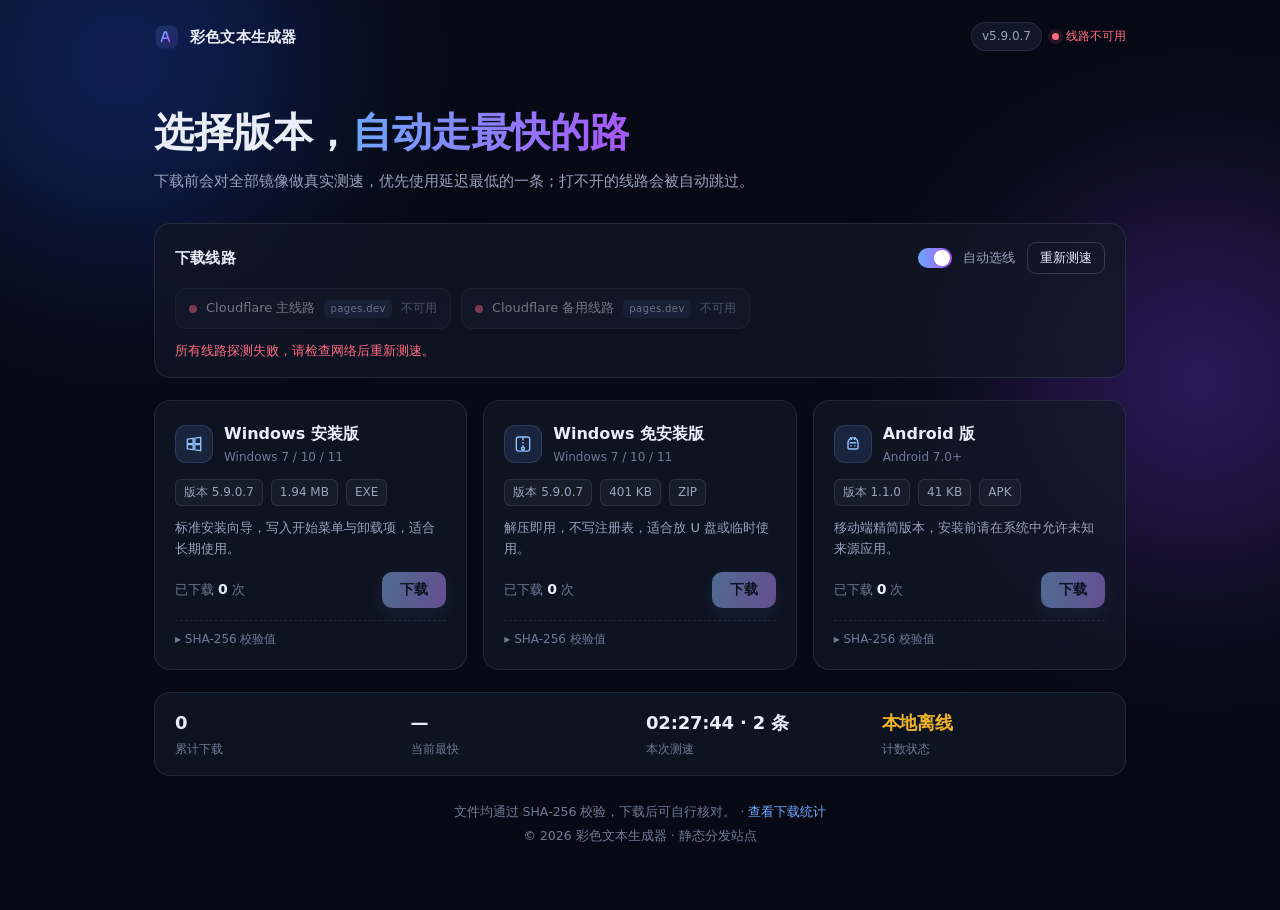
==== download-site/public/index.html @ 407ccd09 "feat(download-site): 双线路下载站、自动测速选路与 KV 下载统计 - Cloudflare Pages 主备双镜像 + wrangler 一键部署脚本 - 下载前多镜像测速，自动" ====
<!DOCTYPE html>
<html lang="zh-CN">
<head>
<meta charset="utf-8" />
<meta name="viewport" content="width=device-width, initial-scale=1" />
<title>下载 · 彩色文本生成器</title>
<meta name="description" content="彩色文本生成器官方下载，自动测速选择最快线路。" />
<link rel="stylesheet" href="assets/style.css" />
</head>
<body>
<div class="bg" aria-hidden="true"><span class="glow g1"></span><span class="glow g2"></span></div>

<header class="top">
  <a class="brand" href="./">
    <span class="mark" aria-hidden="true">
      <svg viewBox="0 0 32 32" width="26" height="26"><defs><linearGradient id="g" x1="0" y1="0" x2="1" y2="1"><stop offset="0" stop-color="#6ea8ff"/><stop offset="1" stop-color="#a855f7"/></linearGradient></defs><rect x="2" y="2" width="28" height="28" rx="9" fill="url(#g)" opacity=".16"/><path d="M9 21.5 13 10h2l4 11.5M10.6 17.4h6.8" stroke="url(#g)" stroke-width="2" stroke-linecap="round" fill="none"/></svg>
    </span>
    <span class="brand-text">彩色文本生成器</span>
  </a>
  <div class="top-right">
    <span class="pill" id="verPill">v—</span>
    <span class="net" id="netState"><i></i><em>测速中</em></span>
  </div>
</header>

<main class="wrap">
  <section class="hero">
    <h1>选择版本，<span class="grad">自动走最快的路</span></h1>
    <p class="sub">下载前会对全部镜像做真实测速，优先使用延迟最低的一条；打不开的线路会被自动跳过。</p>
  </section>

  <section class="mirror card" aria-label="线路状态">
    <div class="mirror-head">
      <h2>下载线路</h2>
      <div class="mirror-actions">
        <label class="switch" title="自动选择最快线路">
          <input type="checkbox" id="autoPick" checked />
          <span>自动选线</span>
        </label>
        <button class="ghost" id="reprobe" type="button">重新测速</button>
      </div>
    </div>
    <div class="chips" id="chips"></div>
    <p class="hint" id="mirrorHint">正在检测…</p>
  </section>

  <section class="grid" id="cards" aria-live="polite"></section>

  <section class="stats card">
    <div><b id="statTotal">—</b><span>累计下载</span></div>
    <div><b id="statFast">—</b><span>当前最快</span></div>
    <div><b id="statProbe">—</b><span>本次测速</span></div>
    <div><b id="statMode">—</b><span>计数状态</span></div>
  </section>

  <footer class="foot">
    <p>文件均通过 SHA-256 校验，下载后可自行核对。 · <a class="link" href="stats.html">查看下载统计</a></p>
    <p class="dim">© 2026 彩色文本生成器 · 静态分发站点</p>
  </footer>
</main>

<script src="assets/app.js"></script>
</body>
</html>
---- download-site/public/assets/style.css ----
:root{
  --bg:#070a14;
  --panel:rgba(19,24,40,.72);
  --panel-2:rgba(27,33,54,.6);
  --line:rgba(255,255,255,.09);
  --line-2:rgba(255,255,255,.16);
  --fg:#e9edf7;
  --dim:#98a2bd;
  --dim-2:#6f7a96;
  --accent:#6ea8ff;
  --accent-2:#a855f7;
  --ok:#3ddc97;
  --warn:#f0b429;
  --bad:#ff6b81;
  --radius:16px;
}
*{box-sizing:border-box}
html,body{margin:0}
body{
  background:var(--bg);
  color:var(--fg);
  font:15px/1.6 "Segoe UI","Microsoft YaHei UI","Microsoft YaHei",system-ui,-apple-system,sans-serif;
  -webkit-font-smoothing:antialiased;
  min-height:100vh;
  overflow-x:hidden;
}
.bg{position:fixed;inset:0;z-index:-1;pointer-events:none}
.glow{position:absolute;border-radius:50%;filter:blur(90px);opacity:.5}
.g1{width:560px;height:560px;left:-160px;top:-220px;background:radial-gradient(circle,#1d4ed8,transparent 70%)}
.g2{width:520px;height:520px;right:-180px;top:120px;background:radial-gradient(circle,#7c3aed,transparent 70%)}

.top{
  display:flex;align-items:center;justify-content:space-between;
  gap:16px;max-width:1020px;margin:0 auto;padding:22px 24px;
}
.brand{display:flex;align-items:center;gap:10px;color:var(--fg);text-decoration:none}
.mark{display:grid;place-items:center}
.brand-text{font-weight:650;letter-spacing:.2px}
.top-right{display:flex;align-items:center;gap:10px}
.pill{
  font-size:12px;color:var(--dim);border:1px solid var(--line);
  background:var(--panel-2);padding:4px 10px;border-radius:999px;
}
.net{display:inline-flex;align-items:center;gap:7px;font-size:12px;color:var(--dim)}
.net i{width:7px;height:7px;border-radius:50%;background:var(--warn);box-shadow:0 0 0 4px rgba(240,180,41,.12)}
.net.ok i{background:var(--ok);box-shadow:0 0 0 4px rgba(61,220,151,.12)}
.net.ok em{color:var(--ok);font-style:normal}
.net.bad i{background:var(--bad);box-shadow:0 0 0 4px rgba(255,107,129,.12)}
.net.bad em{color:var(--bad);font-style:normal}

.wrap{max-width:1020px;margin:0 auto;padding:8px 24px 60px}
.hero{padding:26px 0 30px}
.hero h1{margin:0 0 12px;font-size:clamp(26px,4.2vw,40px);line-height:1.25;font-weight:700;letter-spacing:-.4px}
.grad{background:linear-gradient(100deg,var(--accent),var(--accent-2));-webkit-background-clip:text;background-clip:text;color:transparent}
.sub{margin:0;color:var(--dim);max-width:620px}

.card{
  background:var(--panel);
  border:1px solid var(--line);
  border-radius:var(--radius);
  backdrop-filter:blur(14px);
}

.mirror{padding:18px 20px 16px;margin-bottom:22px}
.mirror-head{display:flex;align-items:center;justify-content:space-between;gap:12px;margin-bottom:14px}
.mirror-head h2{margin:0;font-size:15px;font-weight:650;letter-spacing:.2px}
.mirror-actions{display:flex;align-items:center;gap:12px}
.switch{display:inline-flex;align-items:center;gap:8px;font-size:13px;color:var(--dim);cursor:pointer;user-select:none}
.switch input{appearance:none;width:34px;height:20px;border-radius:999px;background:#2a3350;position:relative;outline:none;transition:.2s;cursor:pointer}
.switch input:checked{background:linear-gradient(90deg,var(--accent),var(--accent-2))}
.switch input::after{content:"";position:absolute;top:2px;left:2px;width:16px;height:16px;border-radius:50%;background:#fff;transition:.2s}
.switch input:checked::after{transform:translateX(14px)}
.ghost{
  border:1px solid var(--line-2);background:transparent;color:var(--fg);
  padding:6px 12px;border-radius:9px;font-size:13px;cursor:pointer;transition:.15s;
}
.ghost:hover{background:rgba(255,255,255,.06);border-color:rgba(255,255,255,.28)}
.ghost:active{transform:translateY(1px)}
.chips{display:flex;flex-wrap:wrap;gap:10px}
.chip{
  display:flex;align-items:center;gap:9px;
  padding:9px 13px;border-radius:11px;border:1px solid var(--line);
  background:var(--panel-2);cursor:pointer;transition:.18s;min-width:170px;
}
.chip:hover{border-color:var(--line-2)}
.chip .dot{width:8px;height:8px;border-radius:50%;background:var(--dim-2);flex:none}
.chip .name{font-size:13px}
.chip .ms{margin-left:auto;font-size:12px;color:var(--dim);font-variant-numeric:tabular-nums}
.chip.best{border-color:rgba(110,168,255,.55);background:linear-gradient(180deg,rgba(110,168,255,.14),rgba(168,85,247,.08));box-shadow:0 0 0 1px rgba(110,168,255,.12) inset}
.chip.best .dot{background:var(--ok);box-shadow:0 0 8px rgba(61,220,151,.7)}
.chip.dead{opacity:.45;cursor:not-allowed}
.chip.dead .dot{background:var(--bad)}
.chip .tag{
  font-size:10px;letter-spacing:.4px;color:#cfe0ff;background:rgba(110,168,255,.16);
  padding:1px 6px;border-radius:5px;
}
.hint{margin:12px 0 0;font-size:12.5px;color:var(--dim-2)}
.hint.warn{color:var(--warn)}
.hint.err{color:var(--bad)}

.grid{display:grid;grid-template-columns:repeat(auto-fit,minmax(280px,1fr));gap:16px;margin-bottom:22px}
.dl{
  display:flex;flex-direction:column;gap:12px;padding:20px;
  background:var(--panel);border:1px solid var(--line);border-radius:var(--radius);
  position:relative;overflow:hidden;
}
.dl::before{
  content:"";position:absolute;inset:0 0 auto 0;height:1px;
  background:linear-gradient(90deg,transparent,rgba(110,168,255,.5),transparent);
  opacity:0;transition:.3s;
}
.dl:hover::before{opacity:1}
.dl-top{display:flex;align-items:center;gap:11px}
.ico{
  width:38px;height:38px;border-radius:11px;display:grid;place-items:center;flex:none;
  background:rgba(110,168,255,.12);border:1px solid rgba(110,168,255,.18);
}
.dl h3{margin:0;font-size:16px;font-weight:650}
.dl .plat{font-size:12px;color:var(--dim-2);margin-top:1px}
.meta{display:flex;flex-wrap:wrap;gap:8px;font-size:12px;color:var(--dim)}
.meta span{background:rgba(255,255,255,.04);border:1px solid var(--line);padding:3px 8px;border-radius:6px}
.desc{margin:0;font-size:13px;color:var(--dim);min-height:40px}
.dl-bottom{display:flex;align-items:center;justify-content:space-between;gap:12px;margin-top:auto}
.count{font-size:12.5px;color:var(--dim-2)}
.count b{color:var(--fg);font-size:14px;font-variant-numeric:tabular-nums}
.btn{
  border:0;border-radius:10px;padding:9px 18px;font-size:14px;font-weight:600;color:#08111f;
  background:linear-gradient(100deg,#8fc0ff,#b98cff);cursor:pointer;transition:.18s;
  box-shadow:0 6px 18px rgba(110,168,255,.18);
}
.btn:hover{filter:brightness(1.07);transform:translateY(-1px)}
.btn:active{transform:translateY(0)}
.btn[disabled]{opacity:.5;cursor:not-allowed;transform:none}
details{border-top:1px dashed var(--line);padding-top:9px}
summary{cursor:pointer;font-size:12px;color:var(--dim-2);list-style:none}
summary::-webkit-details-marker{display:none}
summary::before{content:"▸ ";color:var(--dim-2)}
details[open] summary::before{content:"▾ "}
.hash{
  margin:8px 0 0;font:11.5px/1.5 "Cascadia Mono",Consolas,monospace;color:var(--dim);
  word-break:break-all;background:rgba(0,0,0,.25);border:1px solid var(--line);
  padding:8px 9px;border-radius:8px;cursor:pointer;
}
.hash:hover{border-color:var(--line-2);color:var(--fg)}

.stats{display:grid;grid-template-columns:repeat(4,1fr);gap:12px;padding:16px 20px;margin-bottom:26px}
.stats div{display:flex;flex-direction:column;gap:2px}
.stats b{font-size:18px;font-variant-numeric:tabular-nums;letter-spacing:-.2px}
.stats span{font-size:12px;color:var(--dim-2)}

.foot{color:var(--dim-2);font-size:12.5px;text-align:center}
.foot p{margin:4px 0}
.dim{color:var(--dim-2)}

@media (max-width:640px){
  .wrap,.top{padding-left:16px;padding-right:16px}
  .stats{grid-template-columns:repeat(2,1fr)}
  .mirror-head{align-items:flex-start;flex-direction:column}
}

/* stats page */
a.ghost{text-decoration:none;display:inline-flex;align-items:center}
.link{color:var(--accent);text-decoration:none}
.link:hover{text-decoration:underline}
.total-card{
  display:flex;flex-direction:column;align-items:flex-start;gap:4px;
  padding:24px 26px;margin-bottom:18px;position:relative;overflow:hidden;
}
.total-card::after{
  content:"";position:absolute;right:-40px;top:-60px;width:220px;height:220px;border-radius:50%;
  background:radial-gradient(circle,rgba(110,168,255,.22),transparent 70%);pointer-events:none;
}
.total-label{font-size:13px;color:var(--dim-2);letter-spacing:.4px}
.total-num{
  font-size:52px;line-height:1.1;font-weight:700;letter-spacing:-1.5px;
  background:linear-gradient(100deg,#8fc0ff,#b98cff);-webkit-background-clip:text;background-clip:text;color:transparent;
  font-variant-numeric:tabular-nums;
}
.total-updated{font-size:12.5px;color:var(--dim-2)}
.stat-list{padding:8px 22px 14px;margin-bottom:26px}
.stat-row{padding:14px 0;border-bottom:1px dashed var(--line)}
.stat-row:last-child{border-bottom:0}
.stat-row-head{display:flex;align-items:baseline;justify-content:space-between;gap:12px;margin-bottom:9px;font-size:13.5px}
.stat-row-head b{font-size:16px;font-variant-numeric:tabular-nums}
.bar{height:7px;border-radius:99px;background:rgba(255,255,255,.06);overflow:hidden}
.bar i{display:block;height:100%;border-radius:99px;background:linear-gradient(90deg,var(--accent),var(--accent-2));transition:width .4s ease}
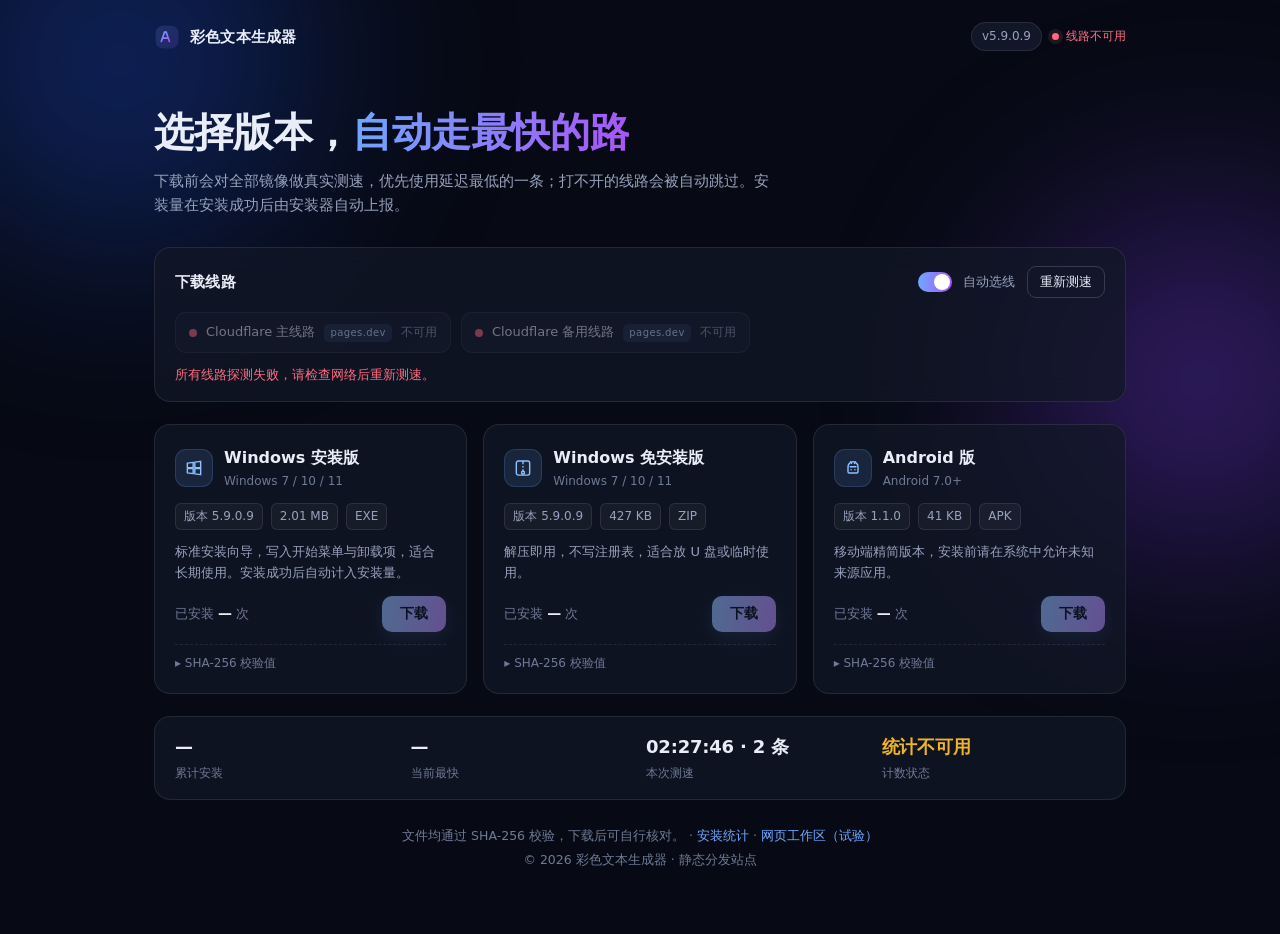
==== commit 58322ef6: "feat(5.9.0.9): 双通道更新、安装量上报与网页工作区 - 检查更新并发探测 Cloudflare 与 GitHub，自动取快；手动检测默认走 Cloudflare，下载失败跨通道兜底 - " ====
--- a/download-site/public/index.html
+++ b/download-site/public/index.html
@@ -26,7 +26,7 @@
 <main class="wrap">
   <section class="hero">
     <h1>选择版本，<span class="grad">自动走最快的路</span></h1>
-    <p class="sub">下载前会对全部镜像做真实测速，优先使用延迟最低的一条；打不开的线路会被自动跳过。</p>
+    <p class="sub">下载前会对全部镜像做真实测速，优先使用延迟最低的一条；打不开的线路会被自动跳过。安装量在安装成功后由安装器自动上报。</p>
   </section>
 
   <section class="mirror card" aria-label="线路状态">
@@ -47,14 +47,14 @@
   <section class="grid" id="cards" aria-live="polite"></section>
 
   <section class="stats card">
-    <div><b id="statTotal">—</b><span>累计下载</span></div>
+    <div><b id="statTotal">—</b><span>累计安装</span></div>
     <div><b id="statFast">—</b><span>当前最快</span></div>
     <div><b id="statProbe">—</b><span>本次测速</span></div>
     <div><b id="statMode">—</b><span>计数状态</span></div>
   </section>
 
   <footer class="foot">
-    <p>文件均通过 SHA-256 校验，下载后可自行核对。 · <a class="link" href="stats.html">查看下载统计</a></p>
+    <p>文件均通过 SHA-256 校验，下载后可自行核对。 · <a class="link" href="stats">安装统计</a> · <a class="link" href="studio">网页工作区（试验）</a></p>
     <p class="dim">© 2026 彩色文本生成器 · 静态分发站点</p>
   </footer>
 </main>
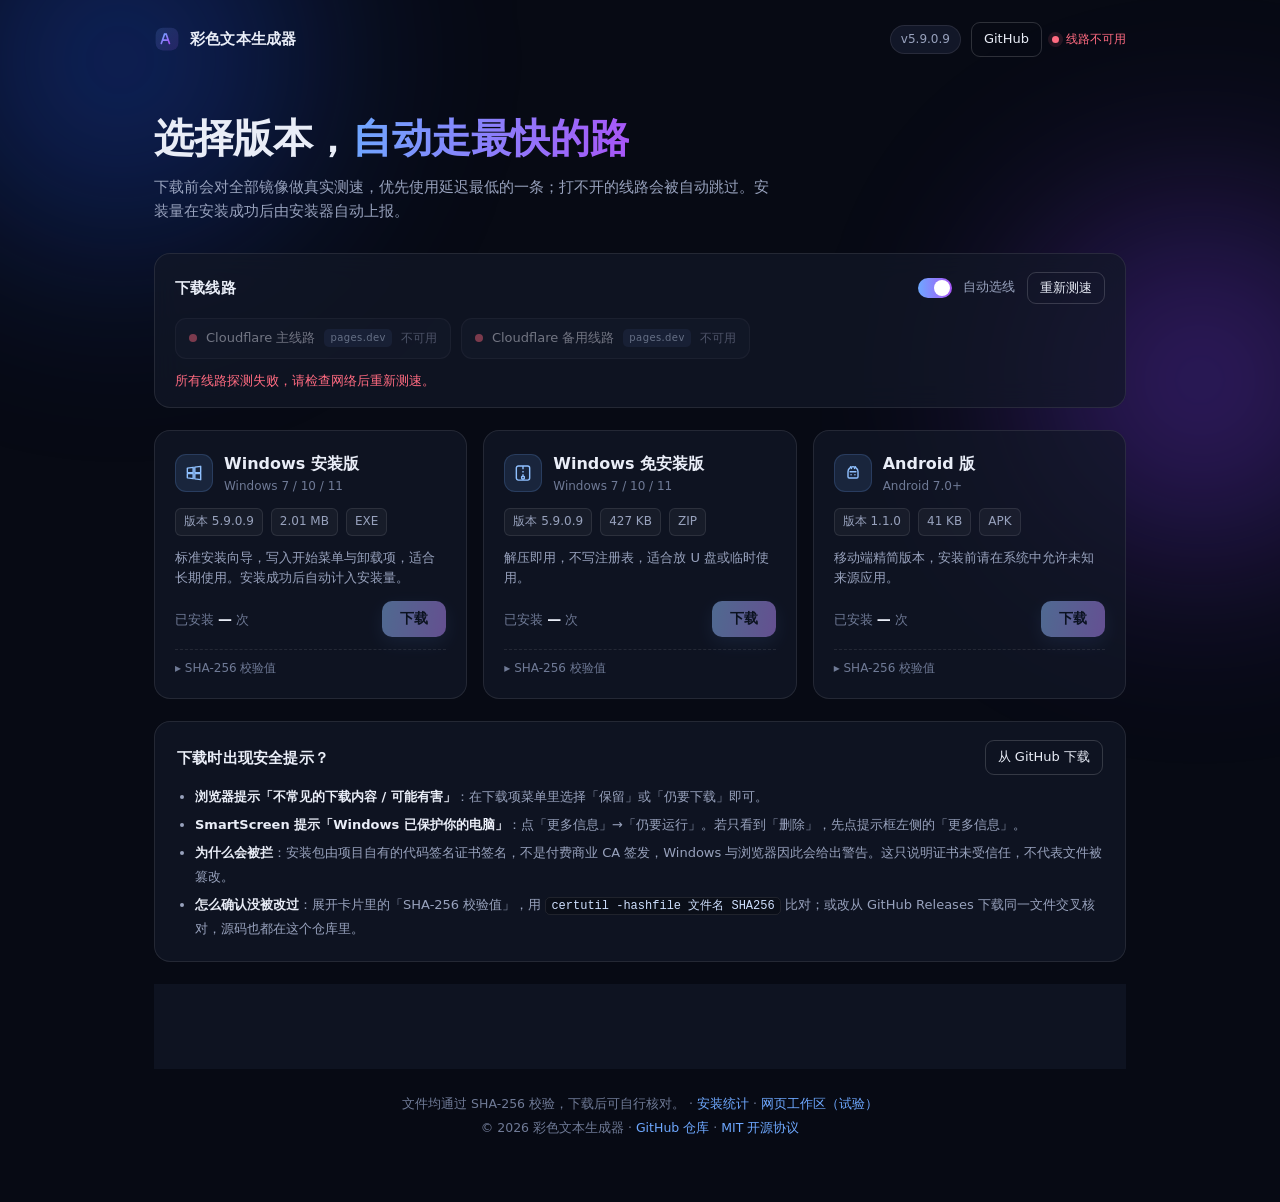
==== commit e8c281cc: "docs: 添加 MIT 许可证与 README，下载页补充安全提示与仓库入口 - 新增 LICENSE（MIT）与 README：下载渠道、更新机制、SmartScreen 说明、目录结构与构建方法" ====
--- a/download-site/public/index.html
+++ b/download-site/public/index.html
@@ -19,6 +19,7 @@
   </a>
   <div class="top-right">
     <span class="pill" id="verPill">v—</span>
+    <a class="ghost" href="https://github.com/lll111III11/RichTextGen" target="_blank" rel="noopener">GitHub</a>
     <span class="net" id="netState"><i></i><em>测速中</em></span>
   </div>
 </header>
@@ -46,6 +47,19 @@
 
   <section class="grid" id="cards" aria-live="polite"></section>
 
+  <section class="card notice">
+    <div class="notice-head">
+      <h2>下载时出现安全提示？</h2>
+      <a class="ghost" href="https://github.com/lll111III11/RichTextGen/releases" target="_blank" rel="noopener">从 GitHub 下载</a>
+    </div>
+    <ul>
+      <li><b>浏览器提示「不常见的下载内容 / 可能有害」</b>：在下载项菜单里选择「保留」或「仍要下载」即可。</li>
+      <li><b>SmartScreen 提示「Windows 已保护你的电脑」</b>：点「更多信息」→「仍要运行」。若只看到「删除」，先点提示框左侧的「更多信息」。</li>
+      <li><b>为什么会被拦</b>：安装包由项目自有的代码签名证书签名，不是付费商业 CA 签发，Windows 与浏览器因此会给出警告。这只说明证书未受信任，不代表文件被篡改。</li>
+      <li><b>怎么确认没被改过</b>：展开卡片里的「SHA-256 校验值」，用 <code>certutil -hashfile 文件名 SHA256</code> 比对；或改从 GitHub Releases 下载同一文件交叉核对，源码也都在这个仓库里。</li>
+    </ul>
+  </section>
+
   <section class="stats card">
     <div><b id="statTotal">—</b><span>累计安装</span></div>
     <div><b id="statFast">—</b><span>当前最快</span></div>
@@ -55,7 +69,7 @@
 
   <footer class="foot">
     <p>文件均通过 SHA-256 校验，下载后可自行核对。 · <a class="link" href="stats">安装统计</a> · <a class="link" href="studio">网页工作区（试验）</a></p>
-    <p class="dim">© 2026 彩色文本生成器 · 静态分发站点</p>
+    <p class="dim">© 2026 彩色文本生成器 · <a class="link" href="https://github.com/lll111III11/RichTextGen" target="_blank" rel="noopener">GitHub 仓库</a> · <a class="link" href="https://github.com/lll111III11/RichTextGen/blob/main/LICENSE" target="_blank" rel="noopener">MIT 开源协议</a></p>
   </footer>
 </main>
 
--- a/download-site/public/assets/style.css
+++ b/download-site/public/assets/style.css
@@ -185,3 +185,16 @@
 .bar{height:7px;border-radius:99px;background:rgba(255,255,255,.06);overflow:hidden}
 .bar i{display:block;height:100%;border-radius:99px;background:linear-gradient(90deg,var(--accent),var(--accent-2));transition:width .4s ease}
 
+/* 安全提示说明 */
+.notice{padding:18px 22px 16px;margin-bottom:22px}
+.notice-head{display:flex;align-items:center;justify-content:space-between;gap:12px;margin-bottom:10px}
+.notice-head h2{margin:0;font-size:15px;font-weight:650;letter-spacing:.2px}
+.notice ul{margin:0;padding-left:18px;color:var(--dim);font-size:13px;line-height:1.85}
+.notice li{margin:4px 0}
+.notice b{color:var(--fg);font-weight:600}
+.notice code{
+  font:12px/1.4 "Cascadia Mono",Consolas,monospace;
+  background:rgba(0,0,0,.28);border:1px solid var(--line);border-radius:5px;
+  padding:1px 5px;color:#cfe0ff;
+}
+
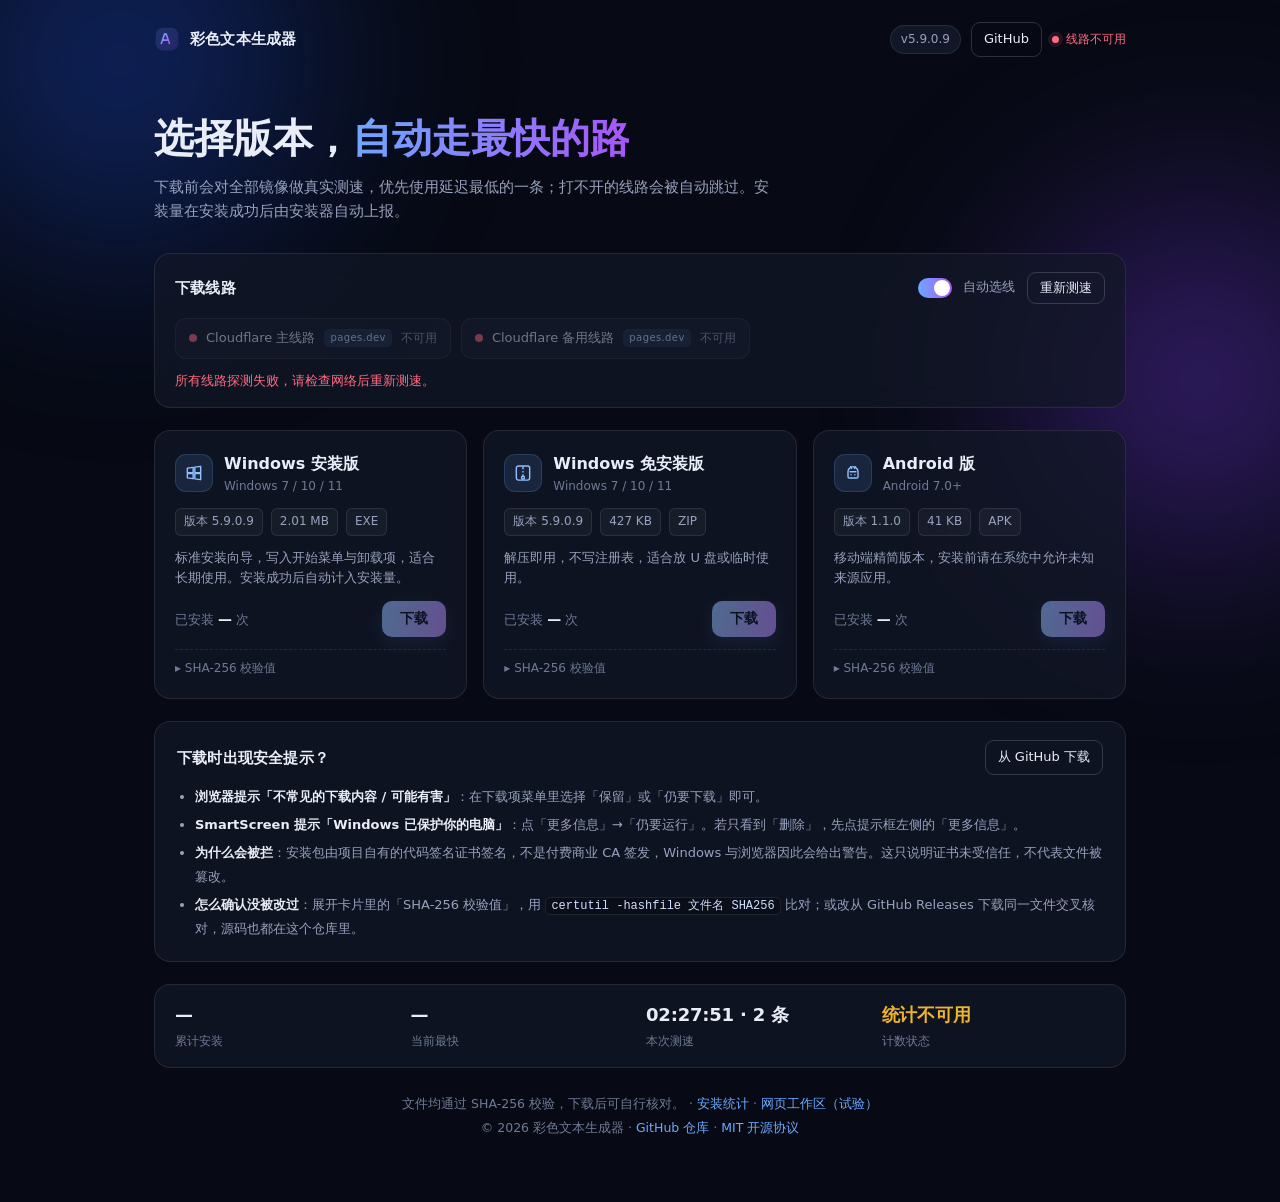
==== commit 57ab80c9: "fix(download-site): 静态资源加版本参数并缩短缓存，避免旧 CSS 导致破版 - assets 引用统一加 ?v= 版本号，绕过浏览器旧缓存 - /assets/* 缓存改为 5 分" ====
--- a/download-site/public/index.html
+++ b/download-site/public/index.html
@@ -5,7 +5,7 @@
 <meta name="viewport" content="width=device-width, initial-scale=1" />
 <title>下载 · 彩色文本生成器</title>
 <meta name="description" content="彩色文本生成器官方下载，自动测速选择最快线路。" />
-<link rel="stylesheet" href="assets/style.css" />
+<link rel="stylesheet" href="assets/style.css?v=20261024b" />
 </head>
 <body>
 <div class="bg" aria-hidden="true"><span class="glow g1"></span><span class="glow g2"></span></div>
@@ -73,6 +73,6 @@
   </footer>
 </main>
 
-<script src="assets/app.js"></script>
+<script src="assets/app.js?v=20261024b"></script>
 </body>
 </html>
--- a/download-site/public/assets/style.css
+++ b/download-site/public/assets/style.css
@@ -154,8 +154,11 @@
 
 @media (max-width:640px){
   .wrap,.top{padding-left:16px;padding-right:16px}
+  .mirror-head{align-items:flex-start;flex-direction:column}
+}
+@media (max-width:780px){
   .stats{grid-template-columns:repeat(2,1fr)}
-  .mirror-head{align-items:flex-start;flex-direction:column}
+  .stats b{white-space:nowrap}
 }
 
 /* stats page */
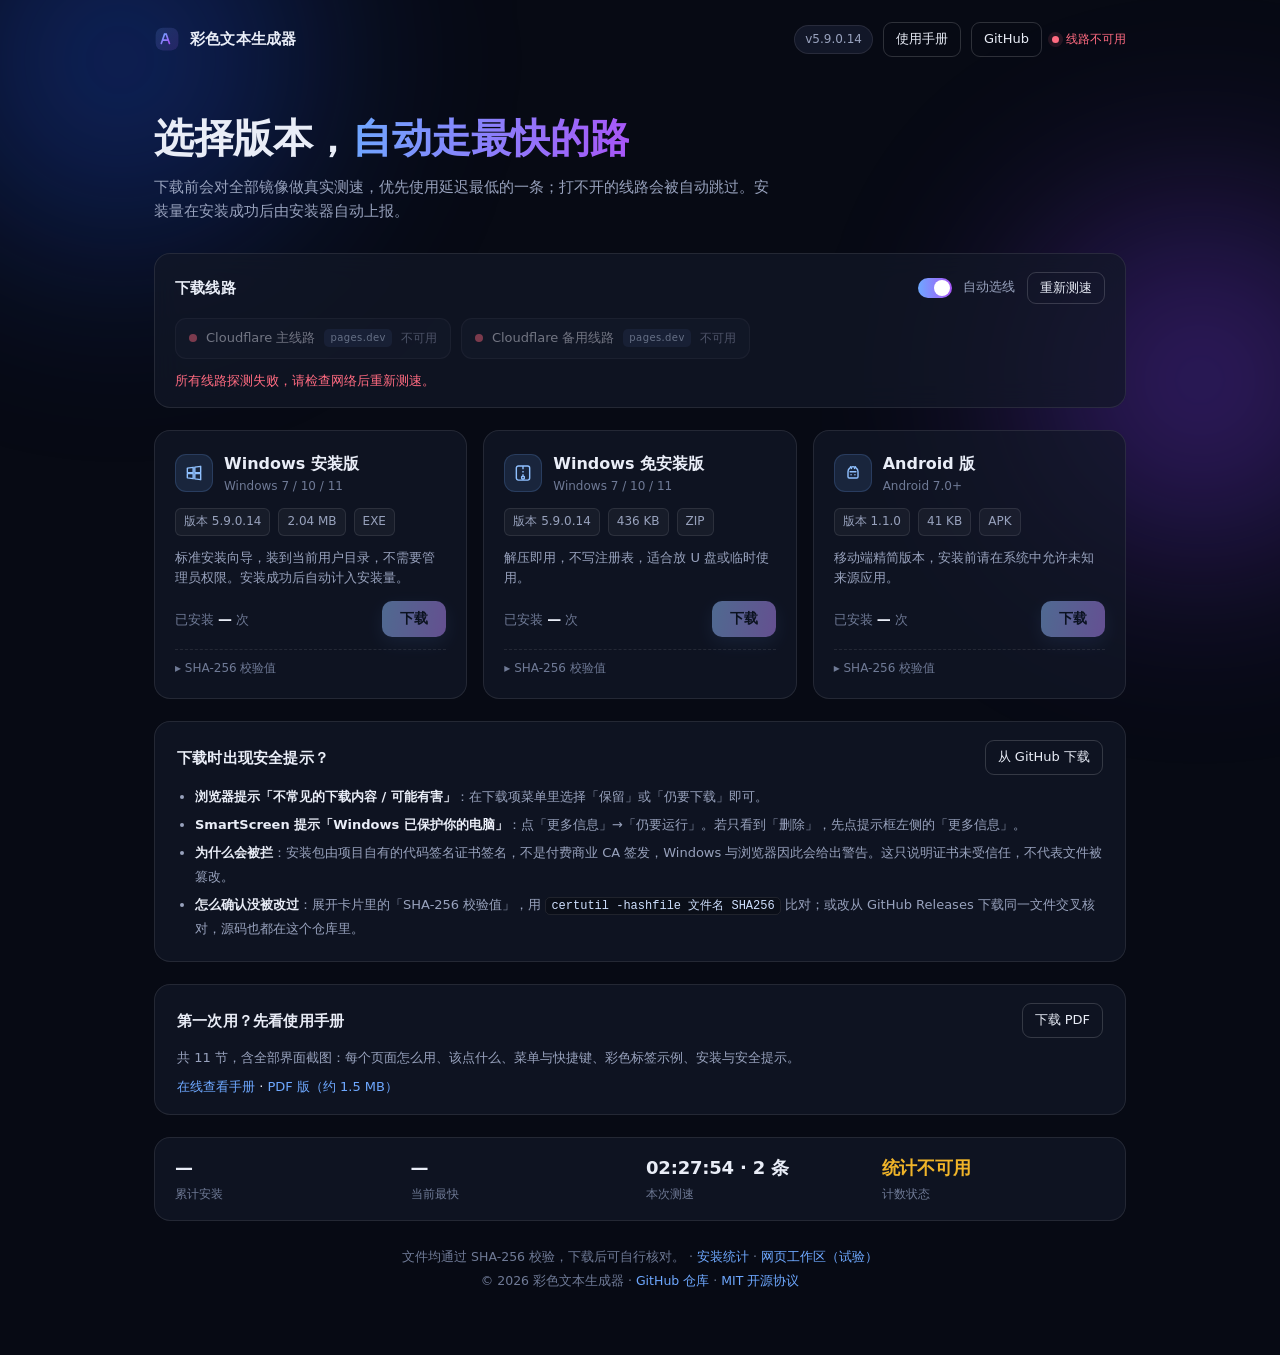
==== commit e2be280e: "fix(5.9.0.14): 最近使用不再残留；新增图文使用手册并上线下载页 - 关闭标签 / 关闭窗口 / 退出时把对应文件从「最近使用」移除 - 新增 guide：22 页 PDF + 在线网页版" ====
--- a/download-site/public/index.html
+++ b/download-site/public/index.html
@@ -19,6 +19,7 @@
   </a>
   <div class="top-right">
     <span class="pill" id="verPill">v—</span>
+    <a class="ghost" href="guide/" target="_blank" rel="noopener">使用手册</a>
     <a class="ghost" href="https://github.com/lll111III11/RichTextGen" target="_blank" rel="noopener">GitHub</a>
     <span class="net" id="netState"><i></i><em>测速中</em></span>
   </div>
@@ -60,6 +61,15 @@
     </ul>
   </section>
 
+  <section class="card guide-card">
+    <div class="notice-head">
+      <h2>第一次用？先看使用手册</h2>
+      <a class="ghost" href="guide/RichTextGen-Guide.pdf" target="_blank" rel="noopener">下载 PDF</a>
+    </div>
+    <p class="guide-desc">共 11 节，含全部界面截图：每个页面怎么用、该点什么、菜单与快捷键、彩色标签示例、安装与安全提示。</p>
+    <p class="guide-links"><a class="link" href="guide/" target="_blank" rel="noopener">在线查看手册</a> · <a class="link" href="guide/RichTextGen-Guide.pdf" target="_blank" rel="noopener">PDF 版（约 1.5 MB）</a></p>
+  </section>
+
   <section class="stats card">
     <div><b id="statTotal">—</b><span>累计安装</span></div>
     <div><b id="statFast">—</b><span>当前最快</span></div>
--- a/download-site/public/assets/style.css
+++ b/download-site/public/assets/style.css
@@ -200,4 +200,8 @@
   background:rgba(0,0,0,.28);border:1px solid var(--line);border-radius:5px;
   padding:1px 5px;color:#cfe0ff;
 }
-
+/* 使用手册入口 */
+.guide-card{padding:18px 22px 16px;margin-bottom:22px}
+.guide-desc{margin:4px 0 8px;font-size:13px;color:var(--dim)}
+.guide-links{margin:0;font-size:13px}
+
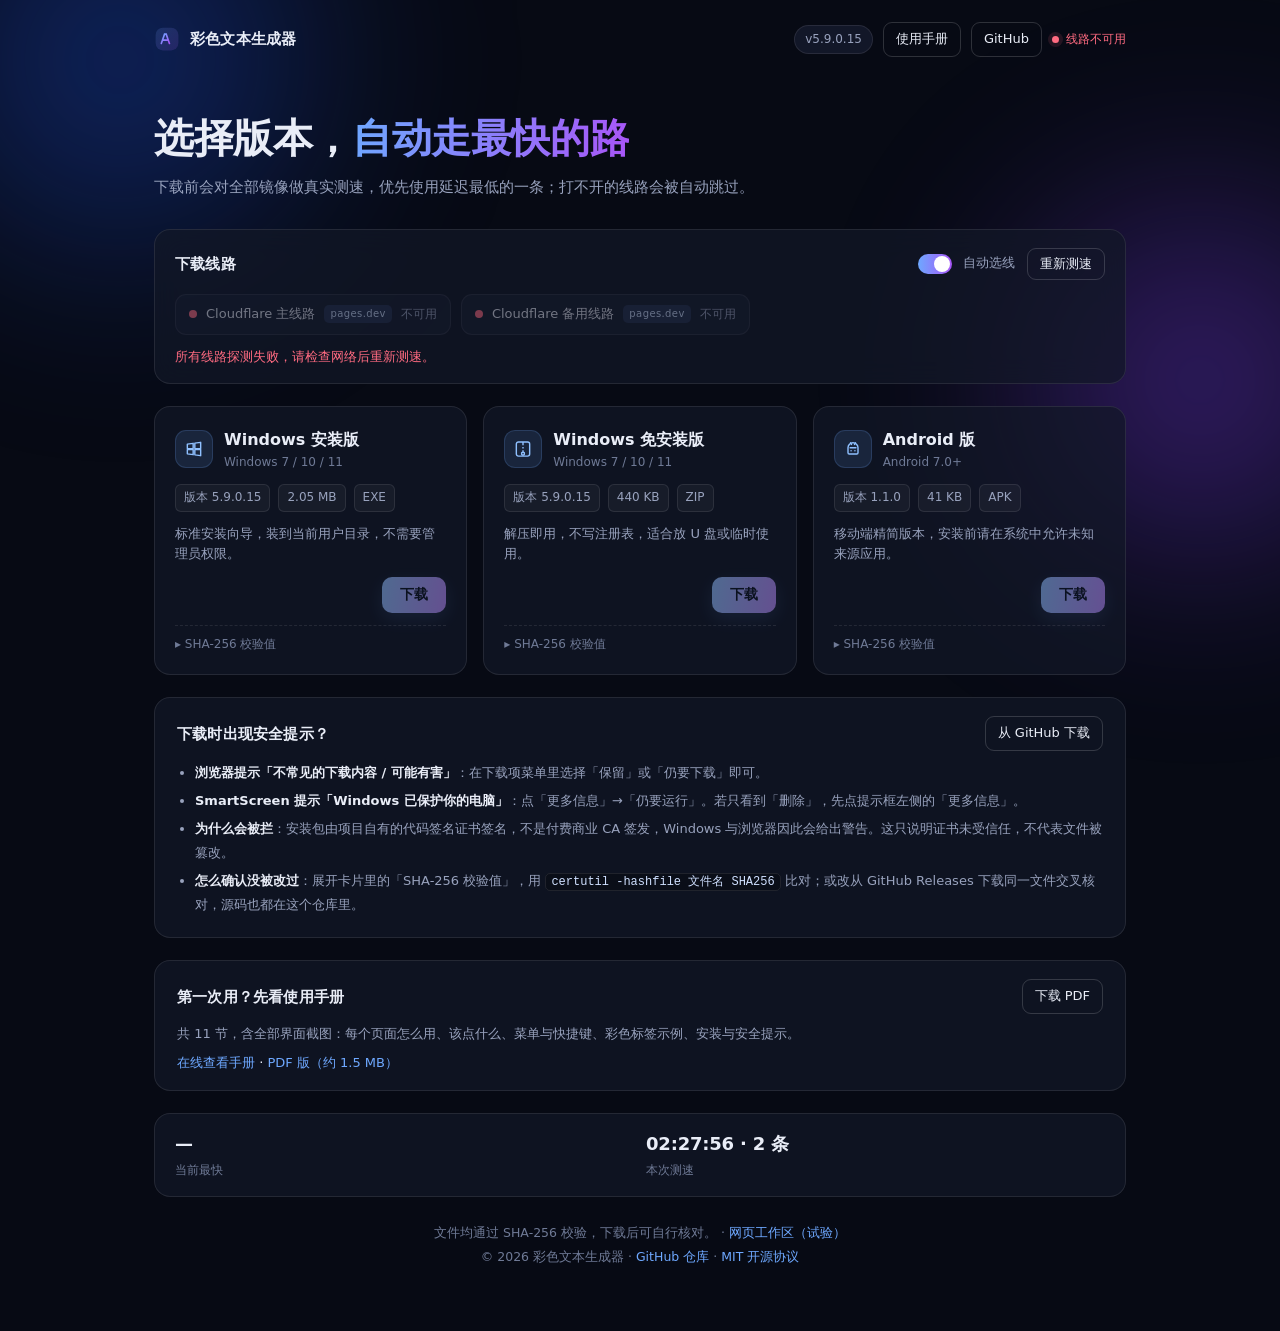
==== commit e7aa8b30: "chore(site): 下载页不再展示安装量，统计只作为历史记录保留" ====
--- a/download-site/public/index.html
+++ b/download-site/public/index.html
@@ -5,7 +5,7 @@
 <meta name="viewport" content="width=device-width, initial-scale=1" />
 <title>下载 · 彩色文本生成器</title>
 <meta name="description" content="彩色文本生成器官方下载，自动测速选择最快线路。" />
-<link rel="stylesheet" href="assets/style.css?v=20261024b" />
+<link rel="stylesheet" href="assets/style.css?v=20261024c" />
 </head>
 <body>
 <div class="bg" aria-hidden="true"><span class="glow g1"></span><span class="glow g2"></span></div>
@@ -28,7 +28,7 @@
 <main class="wrap">
   <section class="hero">
     <h1>选择版本，<span class="grad">自动走最快的路</span></h1>
-    <p class="sub">下载前会对全部镜像做真实测速，优先使用延迟最低的一条；打不开的线路会被自动跳过。安装量在安装成功后由安装器自动上报。</p>
+    <p class="sub">下载前会对全部镜像做真实测速，优先使用延迟最低的一条；打不开的线路会被自动跳过。</p>
   </section>
 
   <section class="mirror card" aria-label="线路状态">
@@ -71,18 +71,16 @@
   </section>
 
   <section class="stats card">
-    <div><b id="statTotal">—</b><span>累计安装</span></div>
     <div><b id="statFast">—</b><span>当前最快</span></div>
     <div><b id="statProbe">—</b><span>本次测速</span></div>
-    <div><b id="statMode">—</b><span>计数状态</span></div>
   </section>
 
   <footer class="foot">
-    <p>文件均通过 SHA-256 校验，下载后可自行核对。 · <a class="link" href="stats">安装统计</a> · <a class="link" href="studio">网页工作区（试验）</a></p>
+    <p>文件均通过 SHA-256 校验，下载后可自行核对。 · <a class="link" href="studio">网页工作区（试验）</a></p>
     <p class="dim">© 2026 彩色文本生成器 · <a class="link" href="https://github.com/lll111III11/RichTextGen" target="_blank" rel="noopener">GitHub 仓库</a> · <a class="link" href="https://github.com/lll111III11/RichTextGen/blob/main/LICENSE" target="_blank" rel="noopener">MIT 开源协议</a></p>
   </footer>
 </main>
 
-<script src="assets/app.js?v=20261024b"></script>
+<script src="assets/app.js?v=20261024c"></script>
 </body>
 </html>
--- a/download-site/public/assets/style.css
+++ b/download-site/public/assets/style.css
@@ -120,9 +120,7 @@
 .meta{display:flex;flex-wrap:wrap;gap:8px;font-size:12px;color:var(--dim)}
 .meta span{background:rgba(255,255,255,.04);border:1px solid var(--line);padding:3px 8px;border-radius:6px}
 .desc{margin:0;font-size:13px;color:var(--dim);min-height:40px}
-.dl-bottom{display:flex;align-items:center;justify-content:space-between;gap:12px;margin-top:auto}
-.count{font-size:12.5px;color:var(--dim-2)}
-.count b{color:var(--fg);font-size:14px;font-variant-numeric:tabular-nums}
+.dl-bottom{display:flex;align-items:center;justify-content:flex-end;gap:12px;margin-top:auto}
 .btn{
   border:0;border-radius:10px;padding:9px 18px;font-size:14px;font-weight:600;color:#08111f;
   background:linear-gradient(100deg,#8fc0ff,#b98cff);cursor:pointer;transition:.18s;
@@ -143,7 +141,7 @@
 }
 .hash:hover{border-color:var(--line-2);color:var(--fg)}
 
-.stats{display:grid;grid-template-columns:repeat(4,1fr);gap:12px;padding:16px 20px;margin-bottom:26px}
+.stats{display:grid;grid-template-columns:repeat(2,1fr);gap:12px;padding:16px 20px;margin-bottom:26px}
 .stats div{display:flex;flex-direction:column;gap:2px}
 .stats b{font-size:18px;font-variant-numeric:tabular-nums;letter-spacing:-.2px}
 .stats span{font-size:12px;color:var(--dim-2)}
